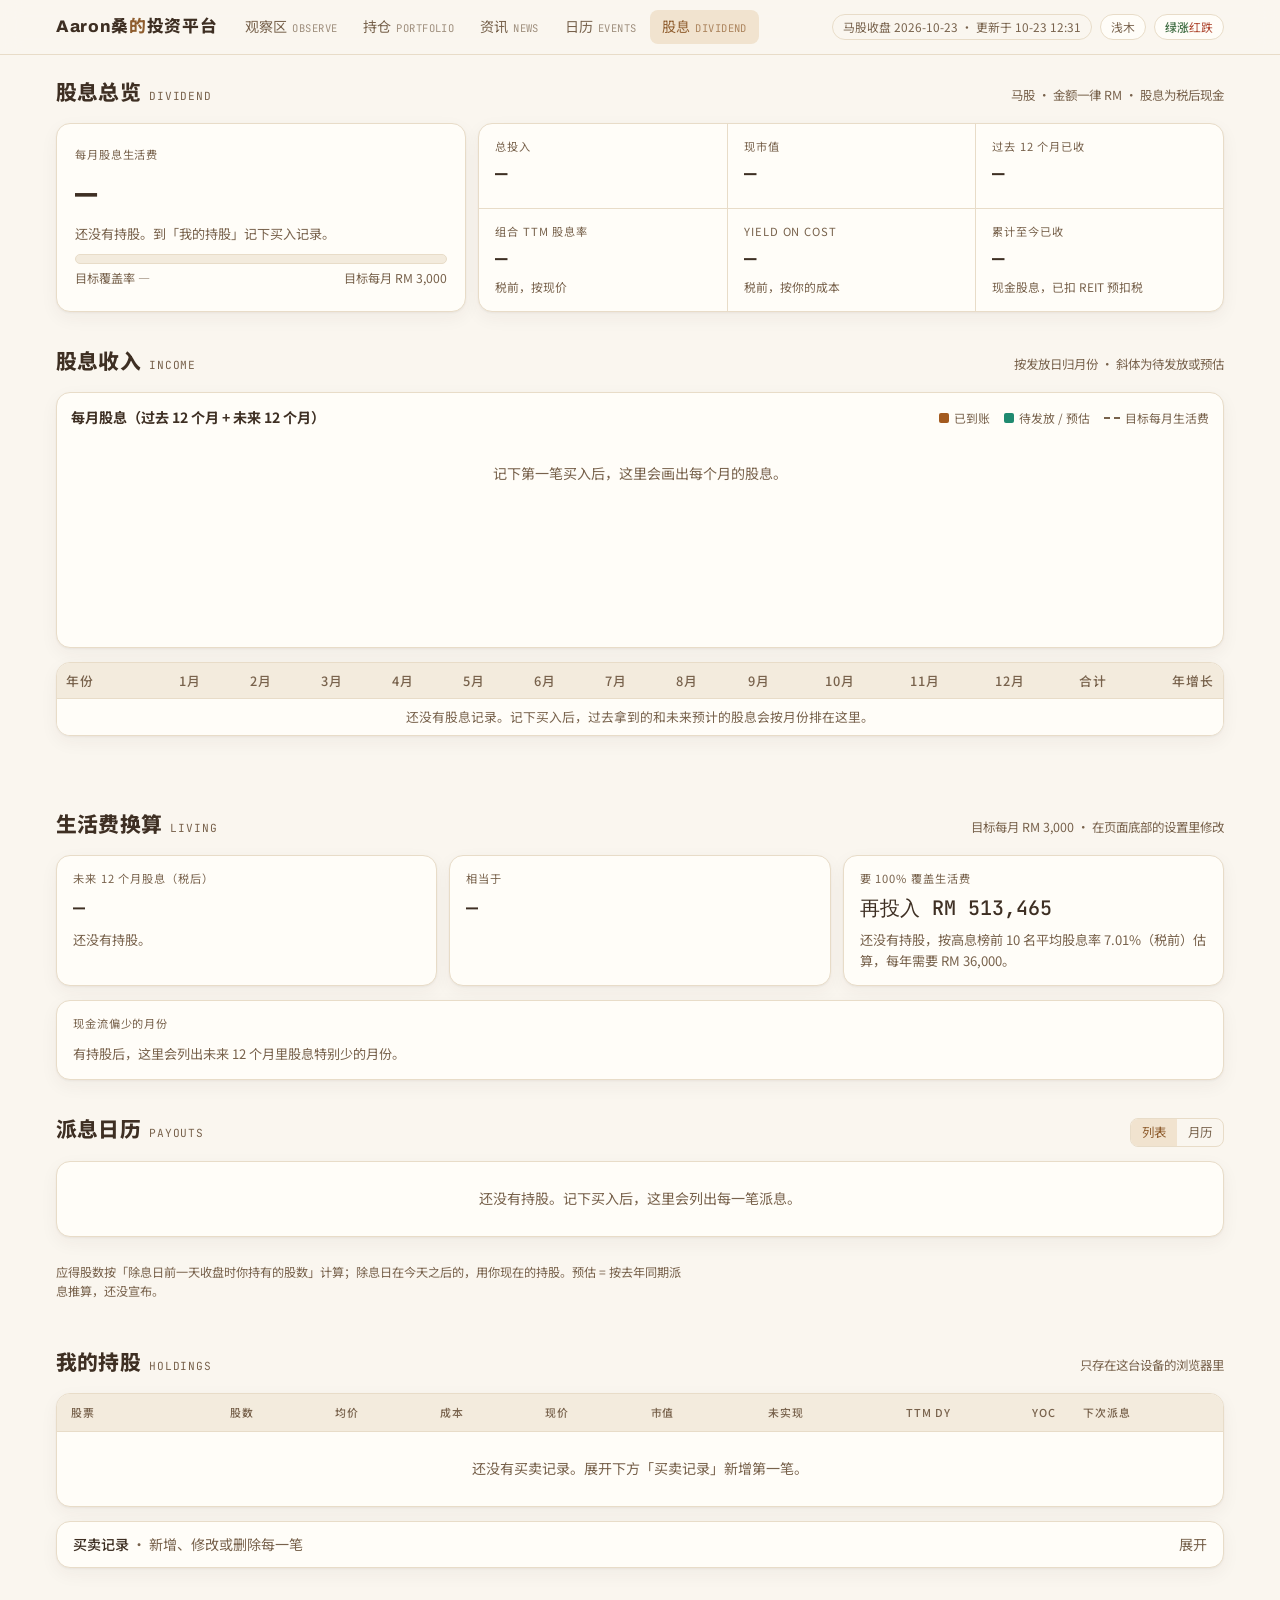
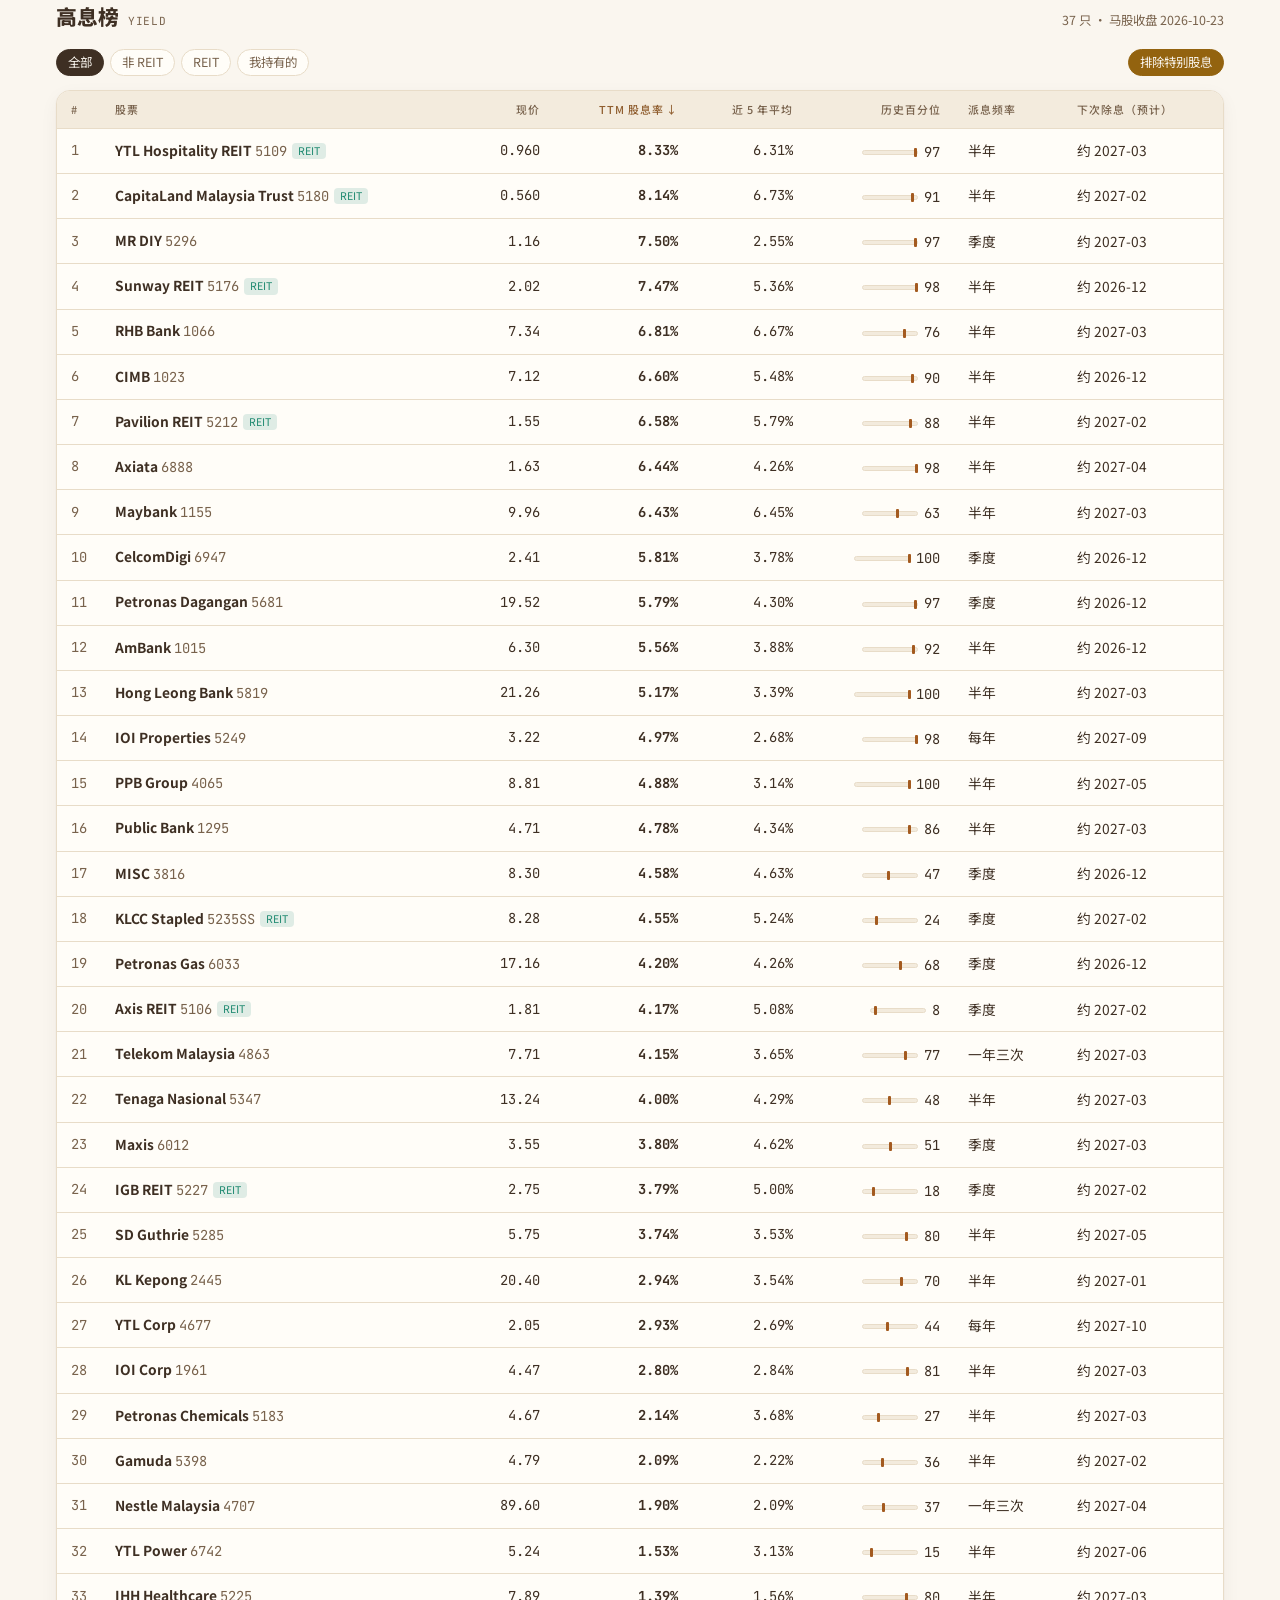
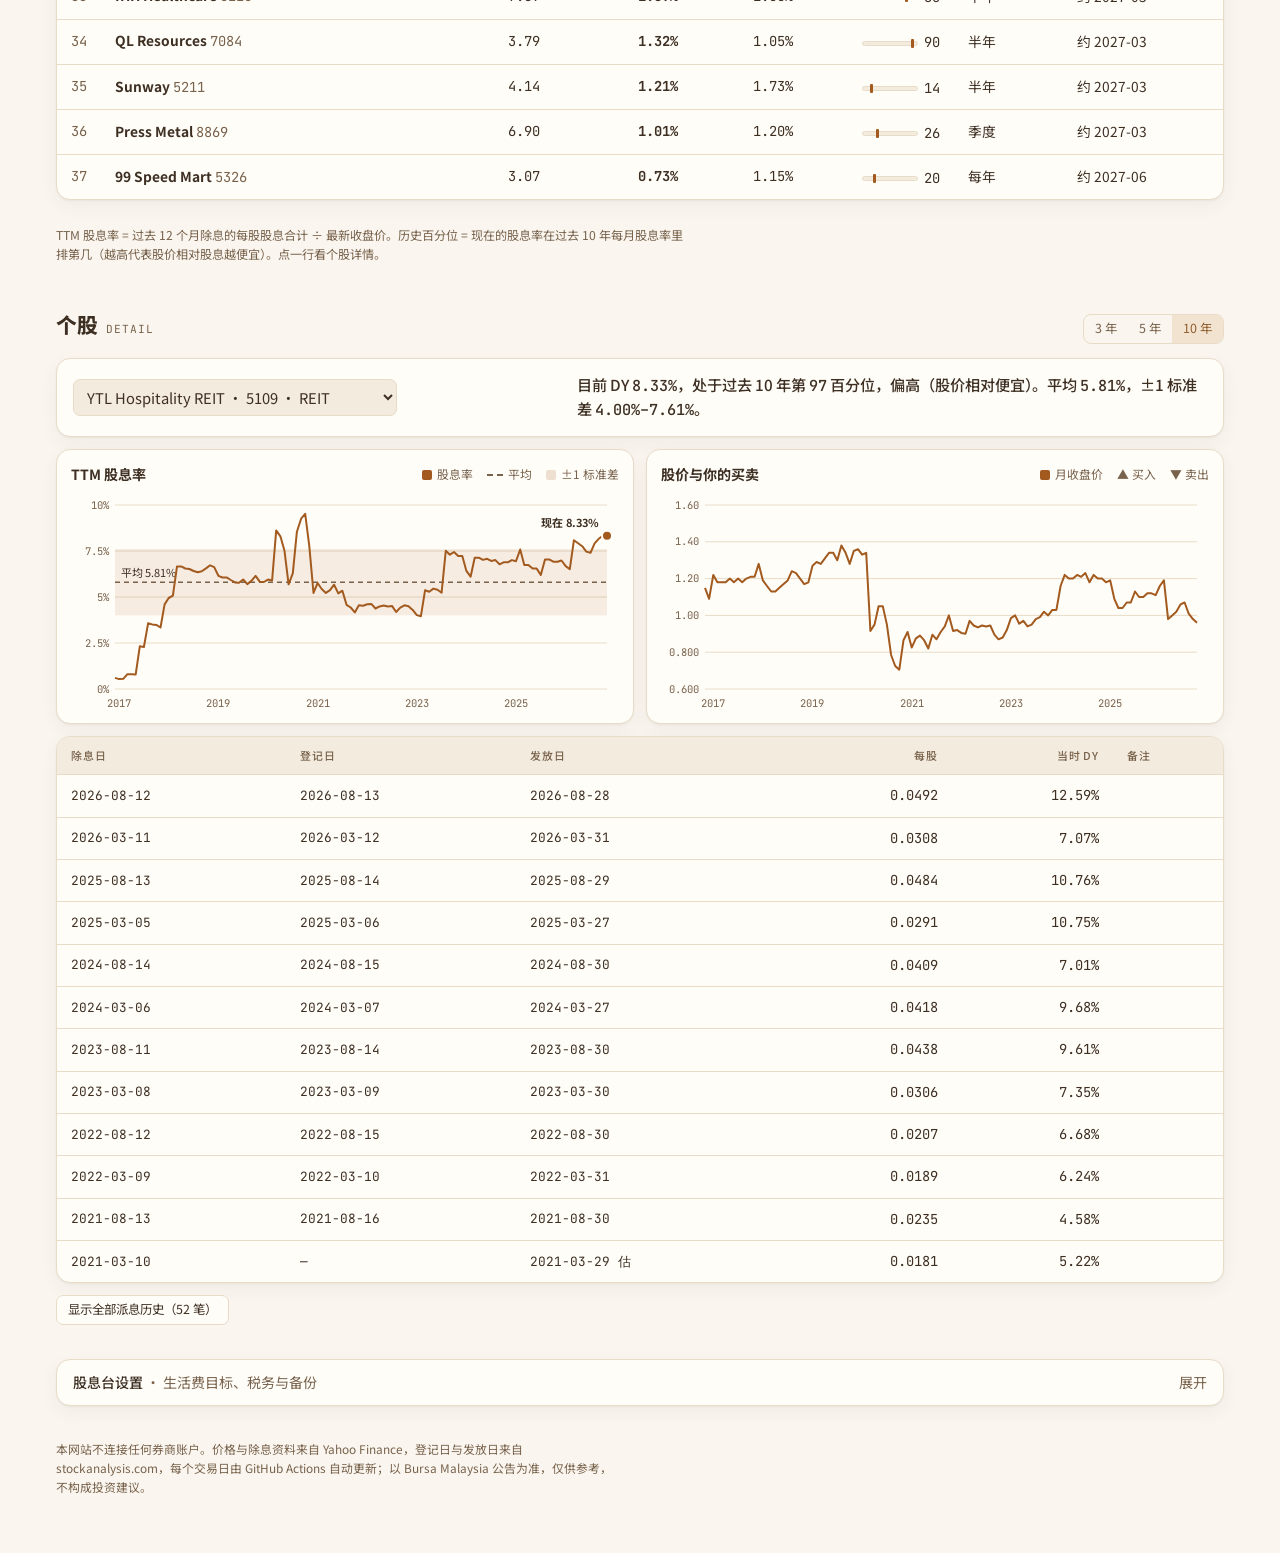
==== dividend.html @ 76271e04 "股息台分页 + 全站换成明亮木系配色 - 新增 dividend.html / dividend.js：股息总览、年×月收入表、生活费换算、派息日历、   我的持股与买卖记录、高息榜、个股 DY 历史" ====
<!doctype html>
<html lang="zh-Hans">
<head>
<meta charset="utf-8">
<meta name="viewport" content="width=device-width,initial-scale=1,viewport-fit=cover">
<meta name="robots" content="noindex,nofollow">
<meta name="theme-color" content="#FAF6EF">
<script>try{document.documentElement.dataset.theme=localStorage.getItem("aaronsan.theme")||"light"}catch(e){document.documentElement.dataset.theme="light"}</script>
<title>股息台 · Aaron桑的投资平台</title>
<link rel="icon" href="data:image/svg+xml,%3Csvg xmlns='http://www.w3.org/2000/svg' viewBox='0 0 32 32'%3E%3Crect width='32' height='32' rx='7' fill='%238F5D2E'/%3E%3Cpolyline points='5,22 12,15 17,19 27,8' fill='none' stroke='%23FAF6EF' stroke-width='3' stroke-linecap='round' stroke-linejoin='round'/%3E%3C/svg%3E">
<link rel="preconnect" href="https://fonts.googleapis.com">
<link rel="preconnect" href="https://fonts.gstatic.com" crossorigin>
<link rel="stylesheet" href="https://fonts.googleapis.com/css2?family=Archivo:wght@600;800&family=JetBrains+Mono:wght@400;500&family=Noto+Sans+SC:wght@400;500;700&display=swap">
<link rel="stylesheet" href="style.css">
</head>
<body>
<div class="top"><div class="top-in">
  <div class="brand">Aaron桑<span>的</span>投资平台</div>
  <nav aria-label="页面">
    <a href="index.html#observe">观察区<small>OBSERVE</small></a>
    <a href="index.html#holdings">持仓<small>PORTFOLIO</small></a>
    <a href="index.html#news">资讯<small>NEWS</small></a>
    <a href="index.html#calendar">日历<small>EVENTS</small></a>
    <a href="dividend.html" aria-current="page">股息<small>DIVIDEND</small></a>
  </nav>
  <div class="top-r">
    <span class="badge" id="asof">加载中…</span>
    <button class="toggle" id="theme" type="button" title="切换浅色 / 深色">浅木</button>
    <button class="toggle" id="conv" type="button" title="切换涨跌颜色"><b>绿涨</b><i>红跌</i></button>
  </div>
</div></div>

<div class="wrap">
  <section id="overview" aria-labelledby="ov-h">
    <div class="sh"><h2 id="ov-h">股息总览<small>Dividend</small></h2><span class="meta">马股 · 金额一律 RM · 股息为税后现金</span></div>
    <div class="hero">
      <div class="panel life">
        <span class="lbl">每月股息生活费</span>
        <span class="big" id="k-month">—</span>
        <span class="sub" id="k-month2">按现有持股推算未来 12 个月的税后股息 ÷ 12</span>
        <div class="cov"><div class="bar"><i id="k-covbar" style="width:0"></i></div>
          <div class="row"><span id="k-cov">目标覆盖率 —</span><span id="k-target">目标 —</span></div></div>
      </div>
      <div class="panel kpis">
        <div><span class="lbl">总投入</span><span class="v num" id="k-cost">—</span><span class="s" id="k-cost2"></span></div>
        <div><span class="lbl">现市值</span><span class="v num" id="k-mv">—</span><span class="s" id="k-mv2"></span></div>
        <div><span class="lbl">过去 12 个月已收</span><span class="v num" id="k-ttm">—</span><span class="s" id="k-ttm2"></span></div>
        <div><span class="lbl">组合 TTM 股息率</span><span class="v num" id="k-dy">—</span><span class="s">税前，按现价</span></div>
        <div><span class="lbl">Yield on Cost</span><span class="v num" id="k-yoc">—</span><span class="s">税前，按你的成本</span></div>
        <div><span class="lbl">累计至今已收</span><span class="v num" id="k-all">—</span><span class="s" id="k-all2"></span></div>
      </div>
    </div>
  </section>

  <section id="income" aria-labelledby="in-h">
    <div class="sh"><h2 id="in-h">股息收入<small>Income</small></h2><span class="meta">按发放日归月份 · 斜体为待发放或预估</span></div>
    <div class="panel chartbox">
      <div class="hh"><span class="ttl">每月股息（过去 12 个月 + 未来 12 个月）</span>
        <div class="lg"><span><i style="background:var(--c1)"></i>已到账</span><span><i style="background:var(--c2)"></i>待发放 / 预估</span><span><i class="dash"></i>目标每月生活费</span></div></div>
      <div class="ch" id="ch-month"></div>
    </div>
    <div class="panel tw"><table class="ytab"><thead id="yt-h"></thead><tbody id="yt-b"><tr><td colspan="15" class="empty">加载中…</td></tr></tbody></table></div>
    <p class="note" id="yt-note"></p>
  </section>

  <section id="living" aria-labelledby="li-h">
    <div class="sh"><h2 id="li-h">生活费换算<small>Living</small></h2><span class="meta" id="li-meta"></span></div>
    <div class="lifegrid">
      <div class="panel lc"><span class="lbl">未来 12 个月股息（税后）</span><span class="v" id="l-year">—</span><p id="l-year2"></p></div>
      <div class="panel lc"><span class="lbl">相当于</span><span class="v" id="l-month">—</span><p id="l-day"></p></div>
      <div class="panel lc"><span class="lbl">要 100% 覆盖生活费</span><span class="v" id="l-need">—</span><p id="l-need2"></p></div>
    </div>
    <div class="panel lc"><span class="lbl">现金流偏少的月份</span><div class="thin" id="l-thin"></div><p id="l-thin2"></p></div>
  </section>

  <section id="paycal" aria-labelledby="pc-h">
    <div class="sh"><h2 id="pc-h">派息日历<small>Payouts</small></h2>
      <div class="seg" id="pcv" role="group" aria-label="日历视图"><button type="button" data-v="list" aria-pressed="true">列表</button><button type="button" data-v="month" aria-pressed="false">月历</button></div></div>
    <div id="pc-box"></div>
    <p class="note">应得股数按「除息日前一天收盘时你持有的股数」计算；除息日在今天之后的，用你现在的持股。预估 = 按去年同期派息推算，还没宣布。</p>
  </section>

  <section id="mine" aria-labelledby="mi-h">
    <div class="sh"><h2 id="mi-h">我的持股<small>Holdings</small></h2><span class="meta">只存在这台设备的浏览器里</span></div>
    <div class="panel tw"><table class="rank" style="min-width:900px"><thead><tr><th>股票</th><th style="text-align:right">股数</th><th style="text-align:right">均价</th><th style="text-align:right">成本</th><th style="text-align:right">现价</th><th style="text-align:right">市值</th><th style="text-align:right">未实现</th><th style="text-align:right">TTM DY</th><th style="text-align:right">YoC</th><th>下次派息</th></tr></thead><tbody id="pos"></tbody></table></div>
    <details class="panel mgr" id="tmgr">
      <summary><span><b>买卖记录</b> · 新增、修改或删除每一笔</span><span id="t-count">展开</span></summary>
      <div class="mgr-in">
        <form class="hf" id="tf" autocomplete="off">
          <label>股票<select id="t-code" required></select></label>
          <label>日期<input id="t-date" type="date" required></label>
          <label>类型<select id="t-side"><option value="B">买入</option><option value="S">卖出</option><option value="DRP">DRP 以股代息</option></select></label>
          <label>价格（RM）<input id="t-px" type="number" step="any" min="0" required></label>
          <label>股数<input id="t-qty" type="number" step="1" min="1" required placeholder="1 lot = 100 股"></label>
          <label>手续费总额<input id="t-fee" type="number" step="any" min="0" placeholder="经纪+印花+清算"></label>
          <button class="btn pri" type="submit" id="t-save">保存</button>
          <div class="formmsg" id="t-msg">DRP：填收到的股数和发行价，那一笔股息会扣掉再投资的部分，不算现金。要追踪名单外的股票，在仓库的 dividend-tickers.json 加代码。</div>
        </form>
        <div class="tw"><table><thead><tr><th>日期</th><th>股票</th><th>类型</th><th style="text-align:right">股数</th><th style="text-align:right">价格</th><th style="text-align:right">手续费</th><th></th></tr></thead><tbody id="tlist"></tbody></table></div>
      </div>
    </details>
  </section>

  <section id="rank" aria-labelledby="rk-h">
    <div class="sh"><h2 id="rk-h">高息榜<small>Yield</small></h2><span class="meta" id="rk-meta"></span></div>
    <div class="nbar">
      <div class="chips" id="rk-f">
        <button type="button" class="chip" data-rf="all" aria-pressed="true">全部</button>
        <button type="button" class="chip" data-rf="stock" aria-pressed="false">非 REIT</button>
        <button type="button" class="chip" data-rf="reit" aria-pressed="false">REIT</button>
        <button type="button" class="chip" data-rf="mine" aria-pressed="false">我持有的</button>
      </div>
      <button type="button" class="chip key" id="rk-sp" aria-pressed="true">排除特别股息</button>
    </div>
    <div class="panel tw"><table class="rank" style="min-width:860px"><thead id="rk-h2"></thead><tbody id="rk-b"><tr><td colspan="8" class="empty">加载中…</td></tr></tbody></table></div>
    <p class="note">TTM 股息率 = 过去 12 个月除息的每股股息合计 ÷ 最新收盘价。历史百分位 = 现在的股息率在过去 10 年每月股息率里排第几（越高代表股价相对股息越便宜）。点一行看个股详情。</p>
  </section>

  <section id="stock" aria-labelledby="sk-h">
    <div class="sh"><h2 id="sk-h">个股<small>Detail</small></h2>
      <div class="seg" id="sk-r" role="group" aria-label="图表范围"><button type="button" data-y="3" aria-pressed="false">3 年</button><button type="button" data-y="5" aria-pressed="false">5 年</button><button type="button" data-y="10" aria-pressed="true">10 年</button></div></div>
    <div class="sd">
      <div class="panel sdh"><select id="sk-sel" aria-label="选择股票"></select><span class="verdict" id="sk-v"></span></div>
      <div class="duo">
        <div class="panel chartbox"><div class="hh"><span class="ttl">TTM 股息率</span><div class="lg"><span><i style="background:var(--c1)"></i>股息率</span><span><i class="dash"></i>平均</span><span><i style="background:color-mix(in srgb,var(--c1) 18%,transparent)"></i>±1 标准差</span></div></div><div class="ch" id="ch-dy"></div></div>
        <div class="panel chartbox"><div class="hh"><span class="ttl">股价与你的买卖</span><div class="lg"><span><i style="background:var(--c1)"></i>月收盘价</span><span>▲ 买入</span><span>▼ 卖出</span></div></div><div class="ch" id="ch-px"></div></div>
      </div>
      <div class="panel tw"><table><thead><tr><th>除息日</th><th>登记日</th><th>发放日</th><th style="text-align:right">每股</th><th style="text-align:right">当时 DY</th><th>备注</th></tr></thead><tbody id="sk-dv"></tbody></table></div>
      <button class="btn" type="button" id="sk-more" style="align-self:flex-start">显示全部派息历史</button>
    </div>
  </section>

  <section id="dsettings" aria-labelledby="ds-h">
    <details class="panel mgr" id="dset">
      <summary><span><b id="ds-h">股息台设置</b> · 生活费目标、税务与备份</span><span>展开</span></summary>
      <div class="mgr-in">
        <form class="dset" id="sf" autocomplete="off">
          <label>目标每月生活费（RM）<input id="s-target" type="number" step="any" min="0"></label>
          <label>REIT 派息预扣税（%）<input id="s-wht" type="number" step="any" min="0" max="100"></label>
          <label class="ck"><input id="s-tax" type="checkbox"> 计算个人股息税</label>
          <label>股息税起征额（RM / 年）<input id="s-taxth" type="number" step="any" min="0"></label>
          <label>股息税税率（%）<input id="s-taxr" type="number" step="any" min="0" max="100"></label>
          <button class="btn pri" type="submit">保存设置</button>
        </form>
        <p class="note">REIT 预扣税和股息税每年预算案都可能调整，这里的数字请按当年规定自行核对。股息税只算一般股票的单层股息，超过起征额的部分才扣，以年为单位计算，不分摊到每个月。</p>
        <div class="io">
          <h3 style="font-size:.92rem;margin:0">全站备份</h3>
          <p class="note" style="margin:0">导出内容包含美股持仓和股息台的买卖记录、设置。到新设备时在这里（或主页的网站设置）导入。</p>
          <textarea id="io-text" aria-label="备份 JSON"></textarea>
          <div class="b"><button class="btn" type="button" id="io-export">导出全部</button><button class="btn pri" type="button" id="io-import">导入（覆盖）</button></div>
          <span class="smsg" id="io-msg"></span>
        </div>
      </div>
    </details>
  </section>

  <footer id="foot">本网站不连接任何券商账户。价格与除息资料来自 Yahoo Finance，登记日与发放日来自 stockanalysis.com，每个交易日由 GitHub Actions 自动更新；以 Bursa Malaysia 公告为准，仅供参考，不构成投资建议。</footer>
</div>

<script src="common.js"></script>
<script src="dividend.js"></script>
</body>
</html>
---- style.css ----
/* Layout: dark market desk — sticky nav, 观察区 (index tiles + holdings heatmap + brief), 持仓 quick-look cards + manager, 资讯 feed, 日历 table */
/* 明亮木系：浅橡木 / 米白 / 胡桃棕；深色模式为胡桃木 */
:root{
  --bg:#FAF6EF; --panel:#FFFDF8; --panel2:#F3EBDD; --line:#E8DCC8; --ink:#3E2F23; --muted:#78624C;
  --accent:#8F5D2E; --accent-soft:#F1E3CF; --maple:#D9B98C; --green:#477249; --red:#B04A33; --amber:#93630F; --amber-soft:#F6E9CF; --c1:#A35A1F; --c2:#1F8A70;
  --shadow:0 1px 2px rgba(62,47,35,.05),0 6px 18px rgba(62,47,35,.05);
  --gain:var(--green); --loss:var(--red);
  --f-display:"Archivo","Noto Sans SC",system-ui,sans-serif;
  --f-body:"Noto Sans SC","PingFang SC","Microsoft YaHei",system-ui,sans-serif;
  --f-mono:"JetBrains Mono",ui-monospace,Menlo,monospace;
  --r:14px;
  color-scheme:light;
}
@media (prefers-color-scheme: dark){:root:not([data-theme="light"]){
  --bg:#2B221B; --panel:#362B22; --panel2:#41352A; --line:#4E4033; --ink:#F3EADF; --muted:#BBA893;
  --accent:#DDAE74; --accent-soft:#4A3A29; --maple:#A9845A; --green:#93C08F; --red:#E8917A; --amber:#E2B65C; --amber-soft:#4A3B22; --c1:#C8742A; --c2:#3FA88C;
  --shadow:0 1px 2px rgba(0,0,0,.25); color-scheme:dark}}
:root[data-theme="dark"]{
  --bg:#2B221B; --panel:#362B22; --panel2:#41352A; --line:#4E4033; --ink:#F3EADF; --muted:#BBA893;
  --accent:#DDAE74; --accent-soft:#4A3A29; --maple:#A9845A; --green:#93C08F; --red:#E8917A; --amber:#E2B65C; --amber-soft:#4A3B22; --c1:#C8742A; --c2:#3FA88C;
  --shadow:0 1px 2px rgba(0,0,0,.25); color-scheme:dark}
:root[data-conv="red"]{--gain:var(--red); --loss:var(--green)}
*{box-sizing:border-box}
html{scroll-behavior:smooth;scroll-padding-top:72px}
@media (prefers-reduced-motion:reduce){html{scroll-behavior:auto}}
body{background:var(--bg);color:var(--ink);font-family:var(--f-body);font-size:14px;line-height:1.55;margin:0}
.num{font-family:var(--f-mono);font-variant-numeric:tabular-nums}
.g{color:var(--gain)} .l{color:var(--loss)} .z{color:var(--muted)}
h1,h2,h3{margin:0;text-wrap:balance}
button,input,select{font:inherit;color:inherit}
button{cursor:pointer}
:focus-visible{outline:2px solid var(--accent);outline-offset:2px}

/* top bar */
.top{position:sticky;top:env(safe-area-inset-top,0px);z-index:5;background:color-mix(in srgb,var(--bg) 88%,transparent);backdrop-filter:blur(10px);border-bottom:1px solid var(--line)}
.top-in{max-width:1200px;margin:0 auto;padding-inline:16px;padding-block:10px;display:flex;align-items:center;gap:16px;flex-wrap:wrap}
.brand{font-family:var(--f-display);font-weight:800;letter-spacing:.04em;font-size:1.05rem;white-space:nowrap}
.brand span{color:var(--accent)}
nav{display:flex;gap:2px;flex-wrap:wrap}
nav a{color:var(--muted);text-decoration:none;padding:6px 12px;border-radius:8px;font-size:.88rem}
nav a:hover{color:var(--ink);background:var(--panel2)}
nav a[aria-current="page"]{color:var(--accent);background:var(--accent-soft)}
nav a small{font-family:var(--f-mono);font-size:.66rem;margin-left:5px;opacity:.7;letter-spacing:.04em}
.top-r{margin-left:auto;display:flex;align-items:center;gap:8px;flex-wrap:wrap}
.badge{font-size:.74rem;color:var(--muted);border:1px solid var(--line);border-radius:999px;padding:3px 10px;white-space:nowrap}
.toggle{border:1px solid var(--line);background:var(--panel);border-radius:999px;padding:3px 10px;font-size:.74rem;color:var(--muted)}
.toggle b{color:var(--gain);font-weight:500}.toggle i{font-style:normal;color:var(--loss)}

.wrap{max-width:1200px;margin:0 auto;padding-inline:16px;padding-block:22px 56px;display:flex;flex-direction:column;gap:34px}
section{display:flex;flex-direction:column;gap:14px}
.sh{display:flex;align-items:baseline;justify-content:space-between;gap:10px;flex-wrap:wrap}
.sh h2{font-family:var(--f-display);font-size:1.3rem;font-weight:800;letter-spacing:.01em}
.sh h2 small{font-family:var(--f-mono);font-size:.7rem;color:var(--muted);font-weight:400;letter-spacing:.08em;margin-left:8px;text-transform:uppercase}
.sh .meta{font-size:.78rem;color:var(--muted)}
.panel{background:var(--panel);border:1px solid var(--line);border-radius:var(--r);box-shadow:var(--shadow)}
.lbl{font-size:.7rem;letter-spacing:.08em;color:var(--muted);text-transform:uppercase}
.empty{padding:26px 16px;color:var(--muted);text-align:center;font-size:.88rem}
.seg{display:inline-flex;border:1px solid var(--line);border-radius:8px;overflow:hidden}
.seg button{border:0;background:transparent;padding:4px 11px;font-size:.78rem;color:var(--muted)}
.seg button[aria-pressed="true"]{background:var(--accent-soft);color:var(--accent)}

/* index tiles */
.tiles{display:grid;grid-template-columns:repeat(4,minmax(0,1fr));gap:10px}
@media (max-width:860px){.tiles{grid-template-columns:repeat(2,minmax(0,1fr))}}
.tile{padding:12px 14px 10px;display:flex;flex-direction:column;gap:4px;min-width:0}
.tile .r1{display:flex;justify-content:space-between;align-items:baseline;gap:6px}
.tile .sym{font-family:var(--f-mono);font-weight:500}
.tile .nm{font-size:.74rem;color:var(--muted)}
.tile .px{font-size:1.35rem;font-weight:500}
.tile .chg{font-size:.82rem}
.tile .perf{display:flex;gap:12px;font-size:.72rem;color:var(--muted)}
.tile .perf span b{font-weight:500;margin-left:4px}
.spark{width:100%;height:36px;display:block}

/* observe grid */
.obs{display:grid;grid-template-columns:minmax(0,1.5fr) minmax(0,1fr);gap:12px}
@media (max-width:860px){.obs{grid-template-columns:1fr}}
.heat{padding:14px;display:flex;flex-direction:column;gap:10px}
.heat .hh{display:flex;justify-content:space-between;align-items:center;gap:8px;flex-wrap:wrap}
.tm{position:relative;width:100%;height:260px;border-radius:8px;overflow:hidden;background:var(--panel2)}
.cell{position:absolute;border:2px solid var(--panel);border-radius:6px;padding:10px;display:flex;flex-direction:column;justify-content:space-between;overflow:hidden}
.cell b{font-family:var(--f-mono);font-size:1rem;font-weight:500;color:var(--ink)}
.cell .cp{font-family:var(--f-mono);font-size:1.15rem;color:var(--ink)}
.cell small{font-size:.72rem;color:var(--ink);opacity:.75}
.legend{display:flex;align-items:center;gap:8px;font-size:.7rem;color:var(--muted)}
.legend i{flex:1;height:6px;border-radius:3px;max-width:180px;background:linear-gradient(90deg,var(--loss),var(--panel2),var(--gain))}
.brief{padding:16px;display:flex;flex-direction:column;gap:12px}
.brief p{margin:0;font-size:.9rem;max-width:65ch}
.hl{display:flex;flex-direction:column;gap:8px;margin:0;padding:0;list-style:none}
.hl li{display:grid;grid-template-columns:auto 1fr;gap:10px;font-size:.84rem;align-items:baseline}
.hl li .t{font-family:var(--f-mono);font-size:.78rem;padding:1px 7px;border-radius:5px;background:var(--panel2)}

/* holdings */
.sum{display:grid;grid-template-columns:repeat(4,minmax(0,1fr))}
.sum > div{padding:14px 16px;display:flex;flex-direction:column;gap:3px;min-width:0}
.sum > div + div{border-left:1px solid var(--line)}
.sum .v{font-size:1.4rem;font-weight:500}
.sum .s{font-size:.75rem;color:var(--muted)}
@media (max-width:760px){.sum{grid-template-columns:1fr 1fr}.sum > div:nth-child(3){border-left:0}.sum > div:nth-child(n+3){border-top:1px solid var(--line)}}
.cards{display:grid;grid-template-columns:repeat(auto-fill,minmax(min(100%,280px),1fr));gap:12px}
.qc{padding:14px;display:flex;flex-direction:column;gap:10px;min-width:0}
.qc .r1{display:flex;justify-content:space-between;align-items:flex-start;gap:8px}
.qc .tk b{font-family:var(--f-mono);font-size:1.05rem;font-weight:500;display:block}
.qc .tk span{font-size:.76rem;color:var(--muted)}
.qc .px{text-align:right}
.qc .px b{font-family:var(--f-mono);font-size:1.15rem;font-weight:500;display:block}
.qc .px span{font-size:.78rem}
.kv{display:grid;grid-template-columns:repeat(3,minmax(0,1fr));border-top:1px solid var(--line);border-bottom:1px solid var(--line)}
.kv > div{padding:7px 0;display:flex;flex-direction:column;gap:1px}
.kv > div + div{border-left:1px solid var(--line);padding-left:10px}
.kv .lbl{font-size:.64rem}
.kv .num{font-size:.86rem}
.row2{display:flex;justify-content:space-between;gap:8px;font-size:.78rem;color:var(--muted);flex-wrap:wrap}
.range{display:flex;flex-direction:column;gap:4px;font-size:.7rem;color:var(--muted)}
.range .bar{position:relative;height:4px;border-radius:2px;background:var(--panel2)}
.range .bar i{position:absolute;top:-3px;width:2px;height:10px;background:var(--ink);border-radius:1px}
.range .ends{display:flex;justify-content:space-between}
.optcard{border-style:dashed}
.warn{color:var(--amber)}
.chipk{display:inline-block;font-size:.66rem;padding:1px 6px;border-radius:4px;background:var(--accent-soft);color:var(--accent);margin-left:6px;vertical-align:2px;font-family:var(--f-body)}

/* manager */
details.mgr{padding:0}
details.mgr summary{padding:12px 16px;cursor:pointer;font-size:.88rem;color:var(--muted);list-style:none;display:flex;justify-content:space-between;gap:8px}
details.mgr summary::-webkit-details-marker{display:none}
details.mgr summary b{color:var(--ink);font-weight:500}
.mgr-in{padding:0 16px 16px;display:flex;flex-direction:column;gap:14px;border-top:1px solid var(--line);padding-top:14px}
.hlist{display:flex;flex-direction:column;gap:6px}
.hrow{display:flex;align-items:center;gap:10px;flex-wrap:wrap;font-size:.84rem;padding:8px 10px;border-radius:8px;background:var(--panel2)}
.hrow .grow{flex:1;min-width:0}
.btn{border:1px solid var(--line);background:var(--panel);border-radius:7px;padding:4px 11px;font-size:.78rem;color:var(--ink)}
.btn:hover{border-color:var(--accent);color:var(--accent)}
.btn.pri{background:var(--accent);border-color:var(--accent);color:var(--bg);font-weight:500}
.btn.pri:hover{color:var(--bg);filter:brightness(1.08)}
.btn.danger{color:var(--red);border-color:color-mix(in srgb,var(--red) 50%,var(--line))}
form.hf{display:grid;grid-template-columns:repeat(auto-fill,minmax(130px,1fr));gap:10px;align-items:end}
form.hf label{display:flex;flex-direction:column;gap:4px;font-size:.72rem;color:var(--muted)}
form.hf input,form.hf select{background:var(--panel2);border:1px solid var(--line);border-radius:7px;padding:6px 9px;font-size:.86rem;min-width:0}
.formmsg{font-size:.78rem;color:var(--muted);grid-column:1/-1}

/* news */
.nbar{display:flex;flex-wrap:wrap;gap:10px;align-items:center;justify-content:space-between}
.chips{display:flex;flex-wrap:wrap;gap:6px;align-items:center}
.chip{border:1px solid var(--line);background:var(--panel);color:var(--muted);border-radius:999px;padding:3px 11px;font-size:.78rem}
.chip[aria-pressed="true"]{background:var(--ink);color:var(--bg);border-color:var(--ink)}
.chip.key[aria-pressed="true"]{background:var(--amber);border-color:var(--amber);color:var(--bg)}
.ngrid{display:grid;grid-template-columns:repeat(auto-fit,minmax(min(100%,360px),1fr));gap:12px;align-items:start}
.nc{min-width:0;display:flex;flex-direction:column}
.nc .nh{padding:14px 16px 12px;display:flex;flex-direction:column;gap:8px;border-bottom:1px solid var(--line)}
.nc .nh .r{display:flex;justify-content:space-between;align-items:baseline;gap:8px}
.nc .nh h3{font-family:var(--f-mono);font-size:1.02rem;font-weight:500}
.nc .nh h3 span{font-family:var(--f-body);font-size:.8rem;color:var(--muted);margin-left:6px;font-weight:400}
.watch{font-size:.8rem;background:var(--amber-soft);border-radius:7px;padding:8px 10px;line-height:1.5}
.watch b{color:var(--amber);margin-right:4px;font-weight:700}
.items{list-style:none;margin:0;padding:0}
.items li{padding:12px 16px 12px 20px;border-bottom:1px solid var(--line);position:relative;display:flex;flex-direction:column;gap:4px}
.items li:last-child{border-bottom:0}
.items li::before{content:"";position:absolute;left:0;top:13px;bottom:13px;width:3px;border-radius:0 2px 2px 0;background:var(--line)}
.items li.s-pos::before{background:var(--gain)}
.items li.s-neg::before{background:var(--loss)}
.items li.s-watch::before{background:var(--amber)}
.items li.key{background:color-mix(in srgb,var(--amber-soft) 55%,transparent)}
.ir{display:flex;gap:8px;align-items:center;flex-wrap:wrap;font-size:.72rem;color:var(--muted)}
.kt{padding:1px 7px;border-radius:5px;background:var(--panel2);color:var(--ink)}
.star{color:var(--amber);font-weight:700}
.symt{font-family:var(--f-mono);color:var(--accent)}
.items h4{margin:0;font-size:.92rem;font-weight:700;line-height:1.45}
.items p{margin:0;font-size:.84rem;color:var(--muted);max-width:68ch}
.items a{font-size:.74rem;color:var(--accent);text-decoration:none;width:fit-content}
.items a:hover{text-decoration:underline}
.nf{padding:8px 16px;font-size:.7rem;color:var(--muted);border-top:1px solid var(--line);background:var(--panel2);border-radius:0 0 var(--r) var(--r)}
.tl{padding:0}

/* calendar */
.cal{overflow-x:auto}
table{width:100%;border-collapse:collapse;min-width:560px}
th,td{padding:10px 14px;text-align:left;border-bottom:1px solid var(--line);font-size:.86rem}
th{font-size:.68rem;letter-spacing:.08em;color:var(--muted);font-weight:500;text-transform:uppercase;background:var(--panel2)}
tr:last-child td{border-bottom:0}
tr.past td{color:var(--muted)}
.dd{font-family:var(--f-mono);font-size:.8rem;white-space:nowrap}
.pill{display:inline-block;font-size:.7rem;padding:1px 8px;border-radius:999px;background:var(--panel2);color:var(--muted);white-space:nowrap}
.pill.soon{background:var(--amber-soft);color:var(--amber)}
footer{font-size:.74rem;color:var(--muted);max-width:80ch;line-height:1.6}

.badge.on{color:var(--gain);border-color:color-mix(in srgb,var(--gain) 45%,var(--line))}
.badge.bad{color:var(--red);border-color:color-mix(in srgb,var(--red) 45%,var(--line))}
.dotlive{display:inline-block;width:7px;height:7px;border-radius:50%;background:var(--gain);vertical-align:1px;animation:pulse 2s infinite}
@keyframes pulse{50%{opacity:.25}}
@media (prefers-reduced-motion:reduce){.dotlive{animation:none}}
.setgrid{display:grid;grid-template-columns:repeat(auto-fit,minmax(min(100%,320px),1fr));gap:18px}
.setgrid h3{font-size:.92rem;font-weight:700;margin:0 0 6px}
.setgrid p{margin:0 0 10px;font-size:.82rem;color:var(--muted);max-width:60ch}
.setgrid a{color:var(--accent)}
.kform{display:flex;gap:8px;flex-wrap:wrap}
.kform input,.io textarea{background:var(--panel2);border:1px solid var(--line);border-radius:7px;padding:6px 9px;font-size:.86rem;min-width:0}
.kform input{flex:1 1 200px}
.io{display:flex;flex-direction:column;gap:8px}
.io textarea{width:100%;min-height:90px;font-family:var(--f-mono);font-size:.76rem;resize:vertical}
.io .b{display:flex;gap:8px;flex-wrap:wrap}
.smsg{font-size:.78rem;color:var(--muted)}

/* ===== 股息台 ===== */
.hero{display:grid;grid-template-columns:minmax(0,1.1fr) minmax(0,2fr);gap:12px}
@media (max-width:860px){.hero{grid-template-columns:1fr}}
.life{padding:18px;display:flex;flex-direction:column;gap:10px;justify-content:center}
.life .big{font-family:var(--f-mono);font-size:2.3rem;font-weight:500;line-height:1.1;letter-spacing:-.01em}
.life .big small{font-size:.9rem;color:var(--muted);font-family:var(--f-body);margin-left:4px}
.life .sub{font-size:.82rem;color:var(--muted)}
.cov{display:flex;flex-direction:column;gap:5px}
.cov .bar{height:10px;border-radius:5px;background:var(--panel2);overflow:hidden;border:1px solid var(--line)}
.cov .bar i{display:block;height:100%;background:var(--c1);border-radius:5px}
.cov .row{display:flex;justify-content:space-between;font-size:.76rem;color:var(--muted);gap:8px}
.kpis{display:grid;grid-template-columns:repeat(3,minmax(0,1fr))}
.kpis > div{padding:14px 16px;display:flex;flex-direction:column;gap:3px;min-width:0;border-left:1px solid var(--line);border-top:1px solid var(--line)}
.kpis > div:nth-child(3n+1){border-left:0}
.kpis > div:nth-child(-n+3){border-top:0}
.kpis .v{font-size:1.3rem;font-weight:500;white-space:nowrap}
.kpis .s{font-size:.74rem;color:var(--muted)}
@media (max-width:560px){.kpis{grid-template-columns:1fr 1fr}.kpis > div,.kpis > div:nth-child(n){border-left:1px solid var(--line);border-top:1px solid var(--line)}.kpis > div:nth-child(odd){border-left:0}.kpis > div:nth-child(-n+2){border-top:0}.kpis .v{font-size:1.05rem}.life .big{font-size:1.9rem}}

.chartbox{padding:14px 14px 10px;display:flex;flex-direction:column;gap:8px;min-width:0}
.chartbox .hh{display:flex;justify-content:space-between;align-items:center;gap:8px;flex-wrap:wrap}
.chartbox .ttl{font-size:.88rem;font-weight:700}
.ch{position:relative;width:100%;min-height:200px}
.ch svg{display:block;width:100%;overflow:visible}
.ch .ax{font-family:var(--f-mono);font-size:10.5px;fill:var(--muted)}
.ch .lab{font-family:var(--f-body);font-size:11px;fill:var(--ink)}
.ch .grid{stroke:var(--line);stroke-width:1}
.tip{position:absolute;pointer-events:none;z-index:3;background:var(--panel);border:1px solid var(--line);box-shadow:var(--shadow);border-radius:8px;padding:7px 10px;font-size:.76rem;line-height:1.45;white-space:nowrap;opacity:0;transition:opacity .08s}
.tip b{font-family:var(--f-mono);font-weight:500}
.tip .k{display:inline-block;width:9px;height:9px;border-radius:2px;margin-right:5px;vertical-align:-1px}
.lg{display:flex;gap:14px;flex-wrap:wrap;font-size:.74rem;color:var(--muted);align-items:center}
.lg span{display:inline-flex;align-items:center;gap:5px}
.lg i{display:inline-block;width:10px;height:10px;border-radius:2px}
.lg i.dash{width:16px;height:0;border-top:2px dashed var(--muted);border-radius:0}

.tw{overflow-x:auto}
.ytab{min-width:860px}
.ytab th,.ytab td{padding:8px 9px;text-align:right;font-size:.8rem;white-space:nowrap}
.ytab th:first-child,.ytab td:first-child{text-align:left;position:sticky;left:0;background:var(--panel);z-index:1}
.ytab th:first-child{background:var(--panel2)}
.ytab td.e{color:var(--muted)}
.ytab td.p{color:var(--c2);font-style:italic}
.ytab td.tot{font-weight:700}
.ytab tr.cur td:first-child{color:var(--accent);font-weight:700}
.note{font-size:.76rem;color:var(--muted);max-width:90ch}

.lifegrid{display:grid;grid-template-columns:repeat(3,minmax(0,1fr));gap:12px}
@media (max-width:760px){.lifegrid{grid-template-columns:1fr}}
.lc{padding:14px 16px;display:flex;flex-direction:column;gap:6px}
.lc .v{font-family:var(--f-mono);font-size:1.25rem;font-weight:500}
.lc p{margin:0;font-size:.82rem;color:var(--muted)}
.thin{display:flex;flex-wrap:wrap;gap:6px}
.thin span{font-size:.74rem;padding:2px 9px;border-radius:999px;background:var(--amber-soft);color:var(--amber)}

.st{display:inline-block;font-size:.7rem;padding:1px 8px;border-radius:999px;white-space:nowrap;background:var(--panel2);color:var(--muted)}
.st.paid{background:var(--accent-soft);color:var(--accent)}
.st.pend{background:var(--amber-soft);color:var(--amber)}
.st.decl{background:var(--amber-soft);color:var(--amber)}
.st.proj{background:transparent;border:1px dashed var(--line);color:var(--muted)}
tr.proj td{color:var(--muted)}
.mcal{display:grid;grid-template-columns:repeat(auto-fill,minmax(min(100%,210px),1fr));gap:10px}
.mc{padding:12px 14px;display:flex;flex-direction:column;gap:6px;min-width:0}
.mc .h{display:flex;justify-content:space-between;align-items:baseline;gap:6px}
.mc .h b{font-size:.92rem}
.mc .h span{font-family:var(--f-mono);font-size:.9rem}
.mc ul{list-style:none;margin:0;padding:0;display:flex;flex-direction:column;gap:3px}
.mc li{display:flex;justify-content:space-between;gap:6px;font-size:.76rem;color:var(--muted)}
.mc li.proj{font-style:italic}
.mc.none{opacity:.65}

.rank tbody tr{cursor:pointer}
.rank tbody tr:hover td{background:var(--panel2)}
.rank th button{all:unset;cursor:pointer}
.rank th button[aria-sort]{color:var(--accent)}
.rank td,.rank th{white-space:nowrap}
.pbar{display:inline-flex;align-items:center;gap:6px}
.pbar i{position:relative;display:inline-block;width:56px;height:5px;border-radius:3px;background:var(--panel2);border:1px solid var(--line)}
.pbar i b{position:absolute;top:-3px;width:3px;height:9px;border-radius:1px;background:var(--c1)}
.tag{display:inline-block;font-size:.66rem;padding:0 6px;border-radius:4px;background:var(--accent-soft);color:var(--accent);margin-left:5px;vertical-align:1px}
.tag.reit{background:color-mix(in srgb,var(--c2) 14%,transparent);color:var(--c2)}
.tag.sp{background:var(--amber-soft);color:var(--amber)}

.sd{display:flex;flex-direction:column;gap:12px}
.sdh{padding:14px 16px;display:flex;justify-content:space-between;align-items:center;gap:12px;flex-wrap:wrap}
.sdh select{background:var(--panel2);border:1px solid var(--line);border-radius:7px;padding:6px 9px;font-size:.92rem}
.verdict{font-size:.95rem;font-weight:500;max-width:70ch}
.verdict .num{font-weight:500}
.duo{display:grid;grid-template-columns:repeat(2,minmax(0,1fr));gap:12px}
@media (max-width:860px){.duo{grid-template-columns:1fr}}
.dset{display:grid;grid-template-columns:repeat(auto-fill,minmax(160px,1fr));gap:12px;align-items:end}
.dset label{display:flex;flex-direction:column;gap:4px;font-size:.72rem;color:var(--muted)}
.dset input{background:var(--panel2);border:1px solid var(--line);border-radius:7px;padding:6px 9px;font-size:.86rem;min-width:0}
.dset .ck{flex-direction:row;align-items:center;gap:8px;font-size:.82rem;color:var(--ink)}
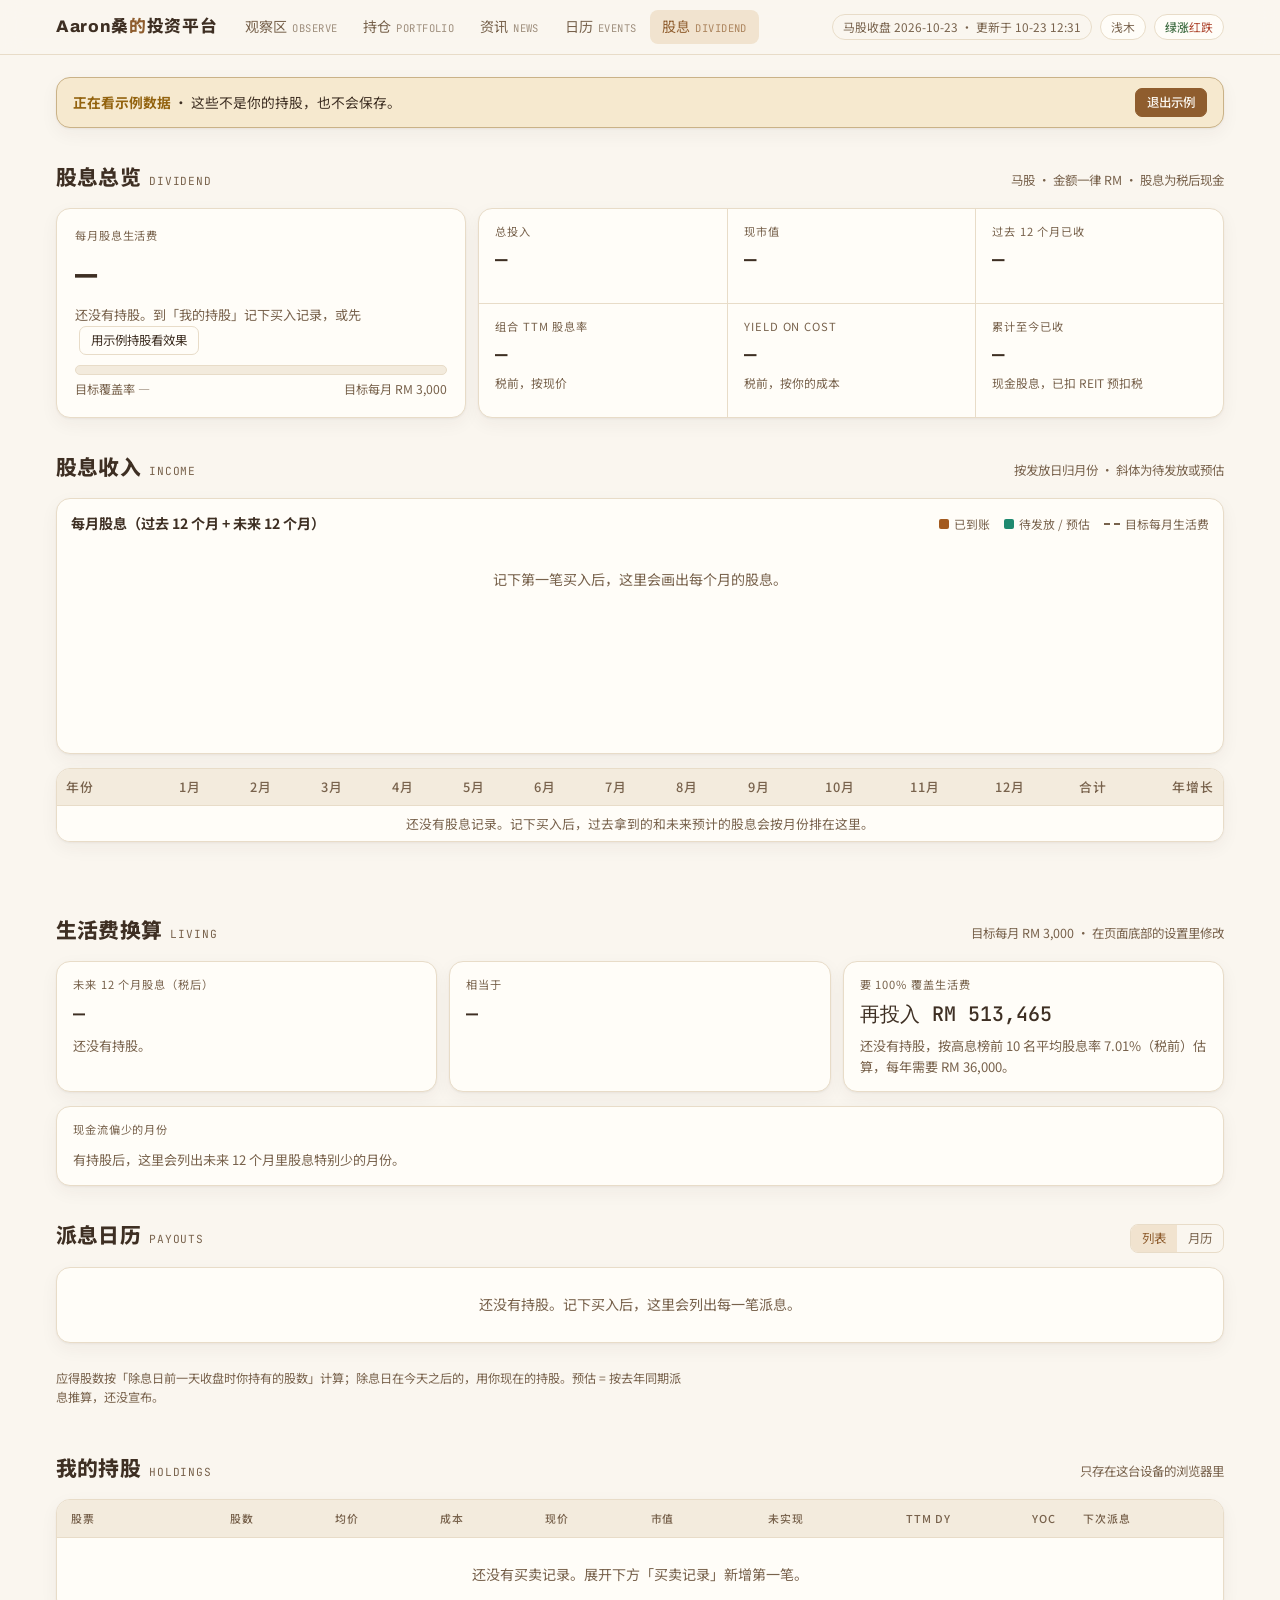
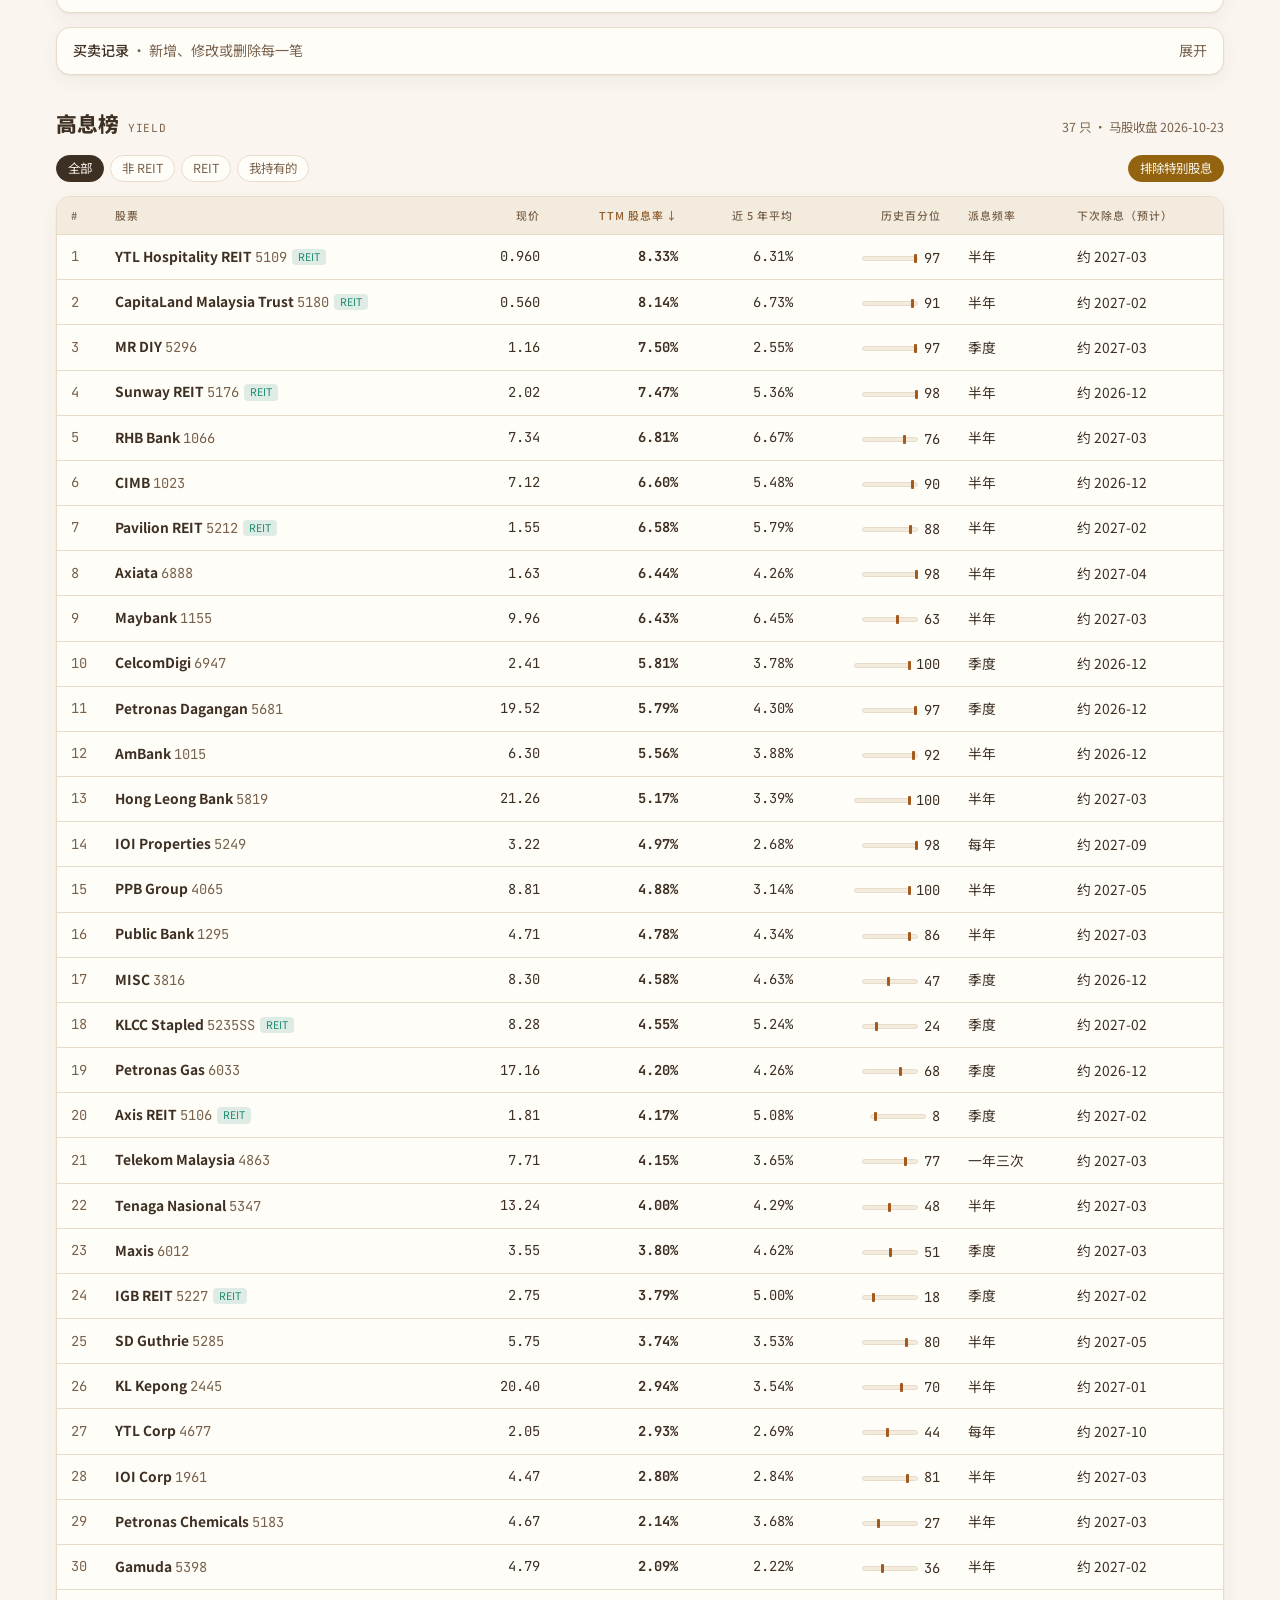
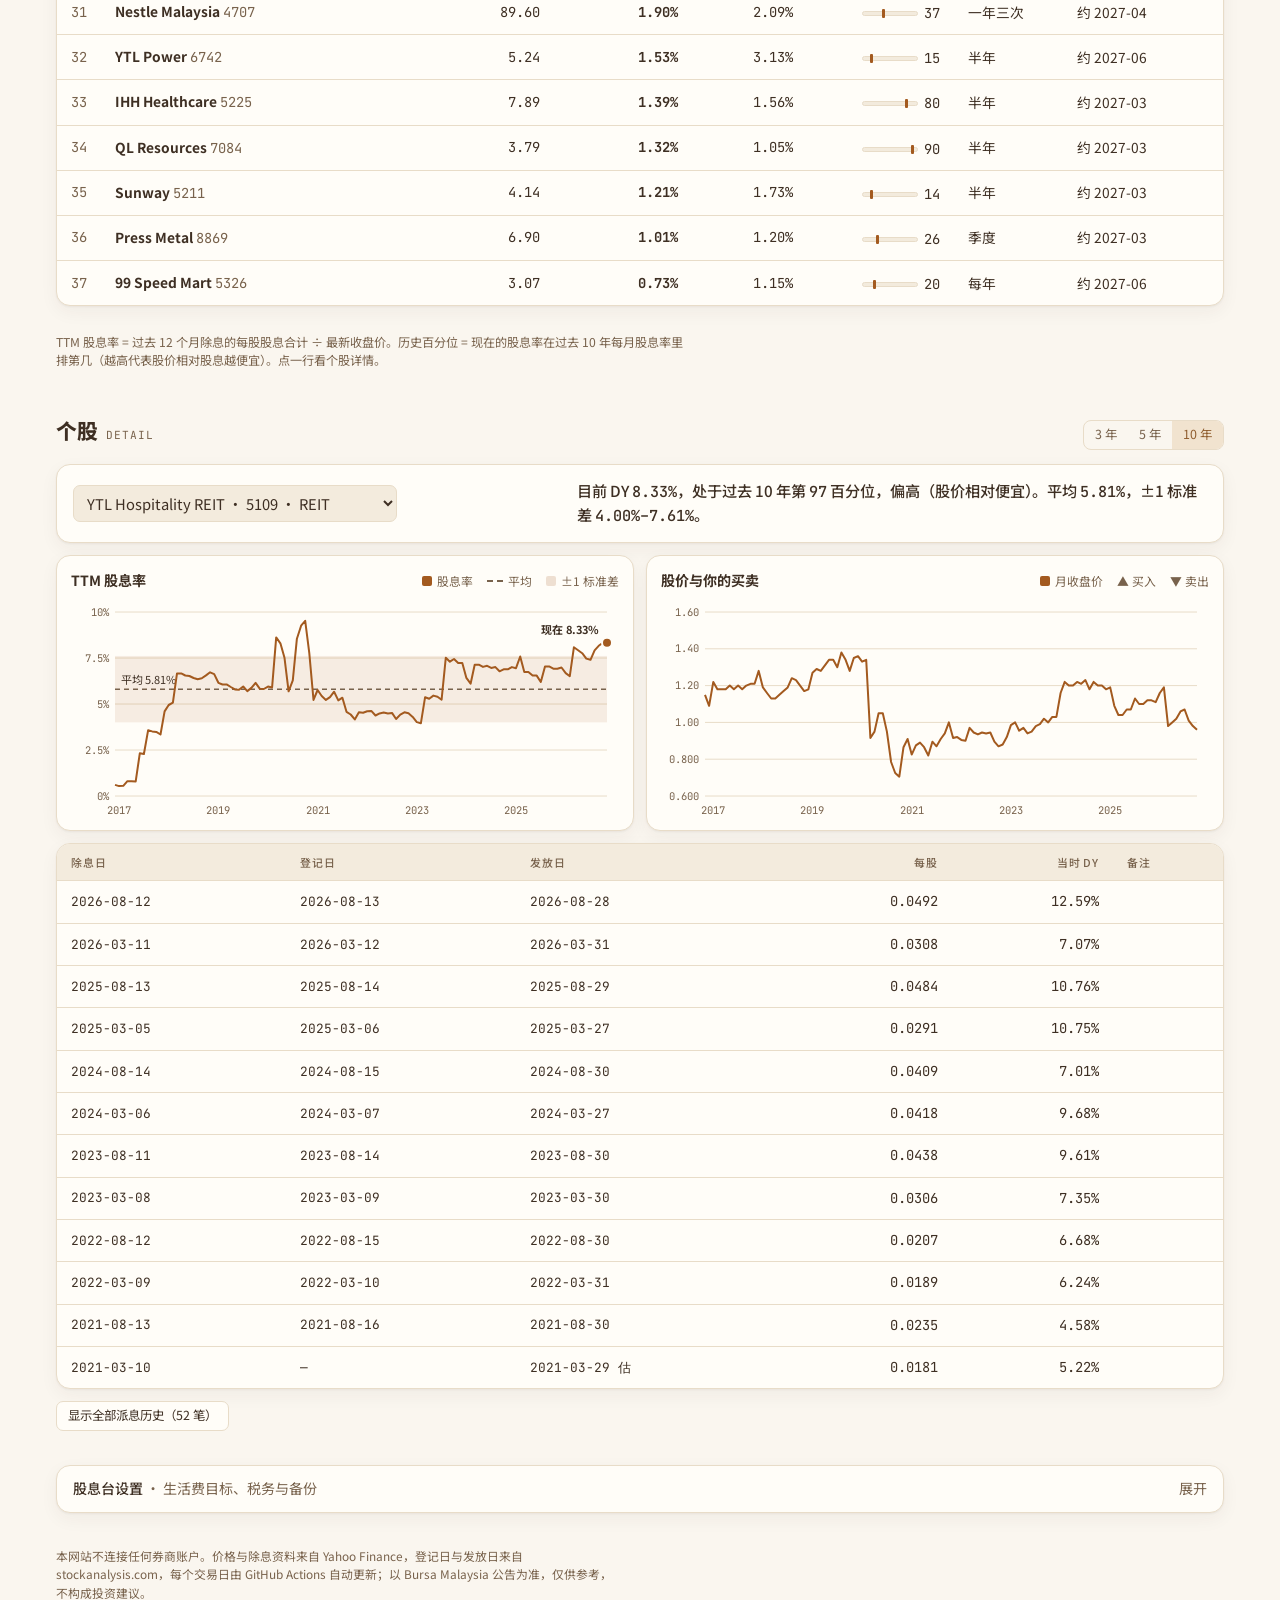
==== commit 8f4dbb53: "股息台：没有持股时可用示例数据预览（不保存） Co-Authored-By: Claude Opus 5.5 <noreply@anthropic.com> Claude-Session: https" ====
--- a/dividend.html
+++ b/dividend.html
@@ -31,6 +31,7 @@
 </div></div>
 
 <div class="wrap">
+  <div class="panel demo" id="demo-bar" hidden><span><b>正在看示例数据</b> · 这些不是你的持股，也不会保存。</span><button class="btn pri" type="button" data-demo="off">退出示例</button></div>
   <section id="overview" aria-labelledby="ov-h">
     <div class="sh"><h2 id="ov-h">股息总览<small>Dividend</small></h2><span class="meta">马股 · 金额一律 RM · 股息为税后现金</span></div>
     <div class="hero">
--- a/style.css
+++ b/style.css
@@ -293,3 +293,6 @@
 .dset label{display:flex;flex-direction:column;gap:4px;font-size:.72rem;color:var(--muted)}
 .dset input{background:var(--panel2);border:1px solid var(--line);border-radius:7px;padding:6px 9px;font-size:.86rem;min-width:0}
 .dset .ck{flex-direction:row;align-items:center;gap:8px;font-size:.82rem;color:var(--ink)}
+.demo{padding:10px 16px;display:flex;justify-content:space-between;align-items:center;gap:10px;flex-wrap:wrap;background:var(--amber-soft);border-color:color-mix(in srgb,var(--amber) 35%,var(--line));font-size:.86rem}
+.demo b{color:var(--amber)}
+.life .sub .btn{margin-left:4px;vertical-align:1px}
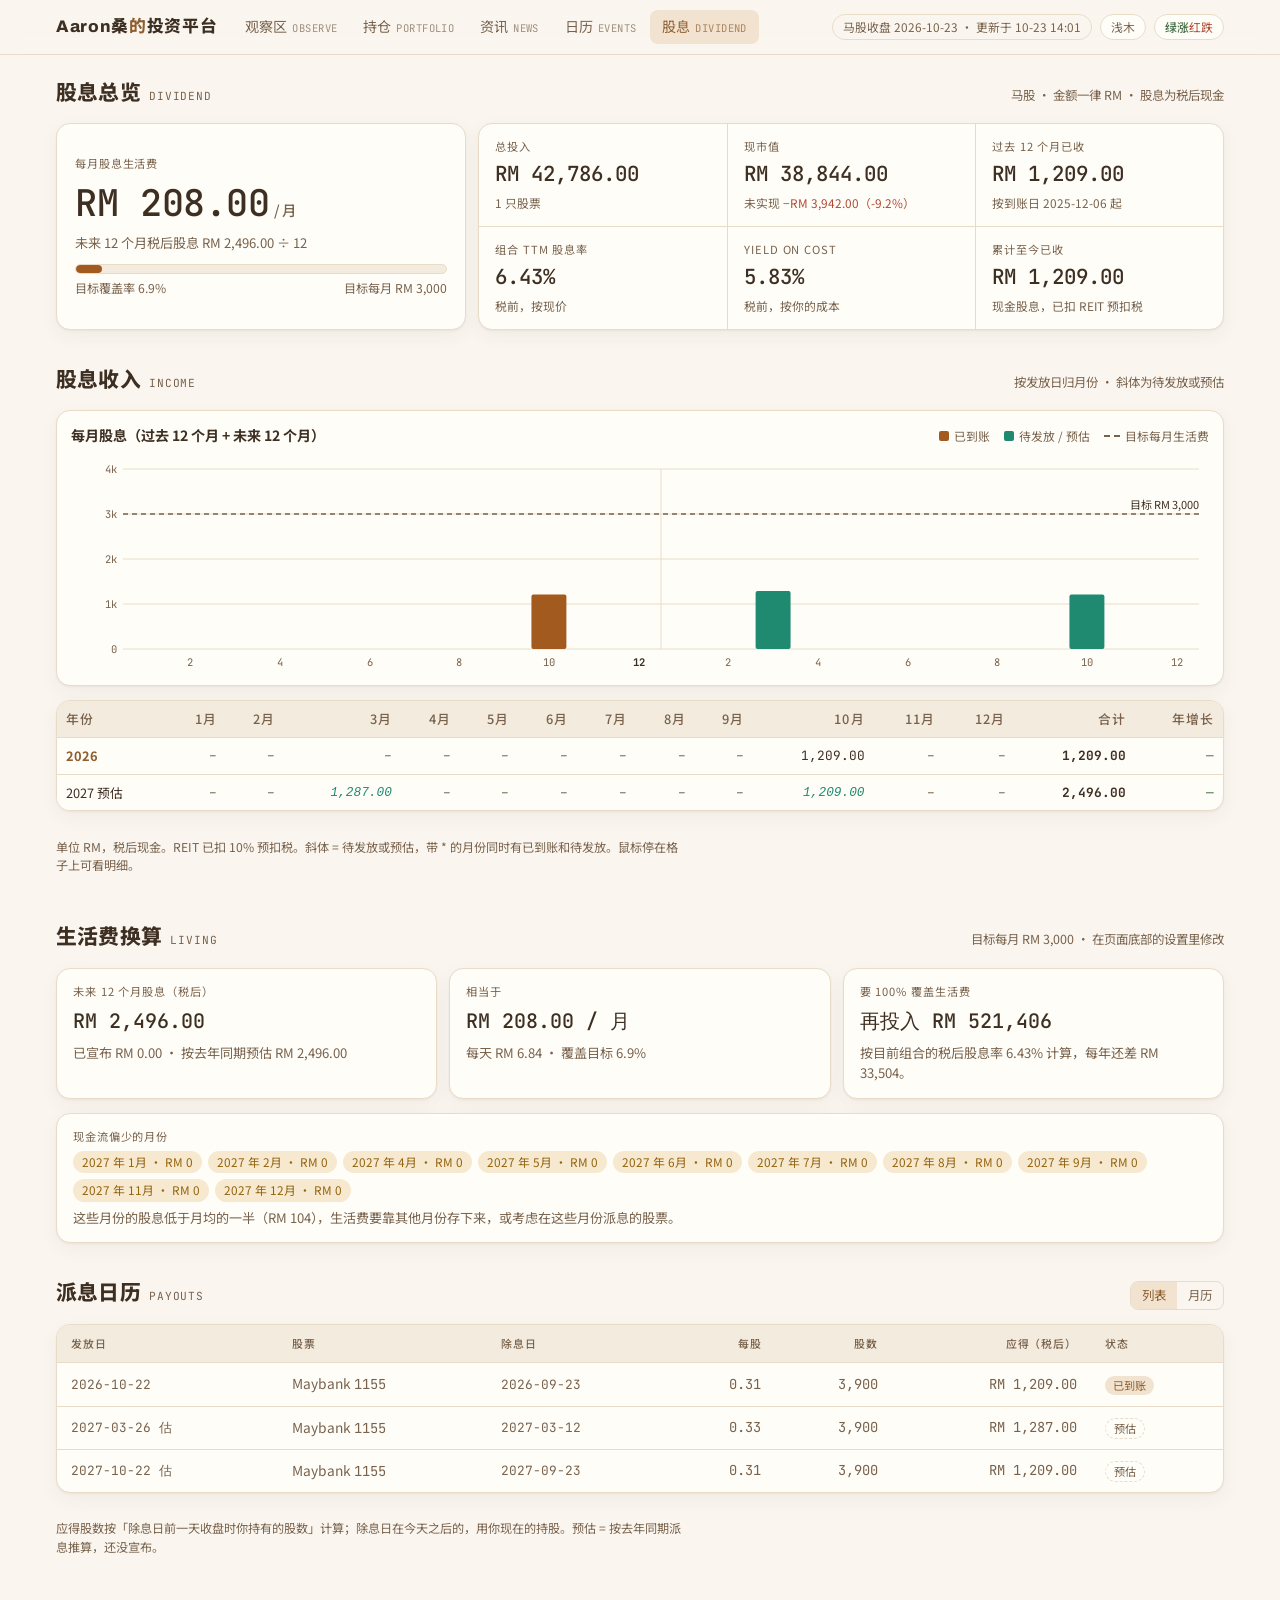
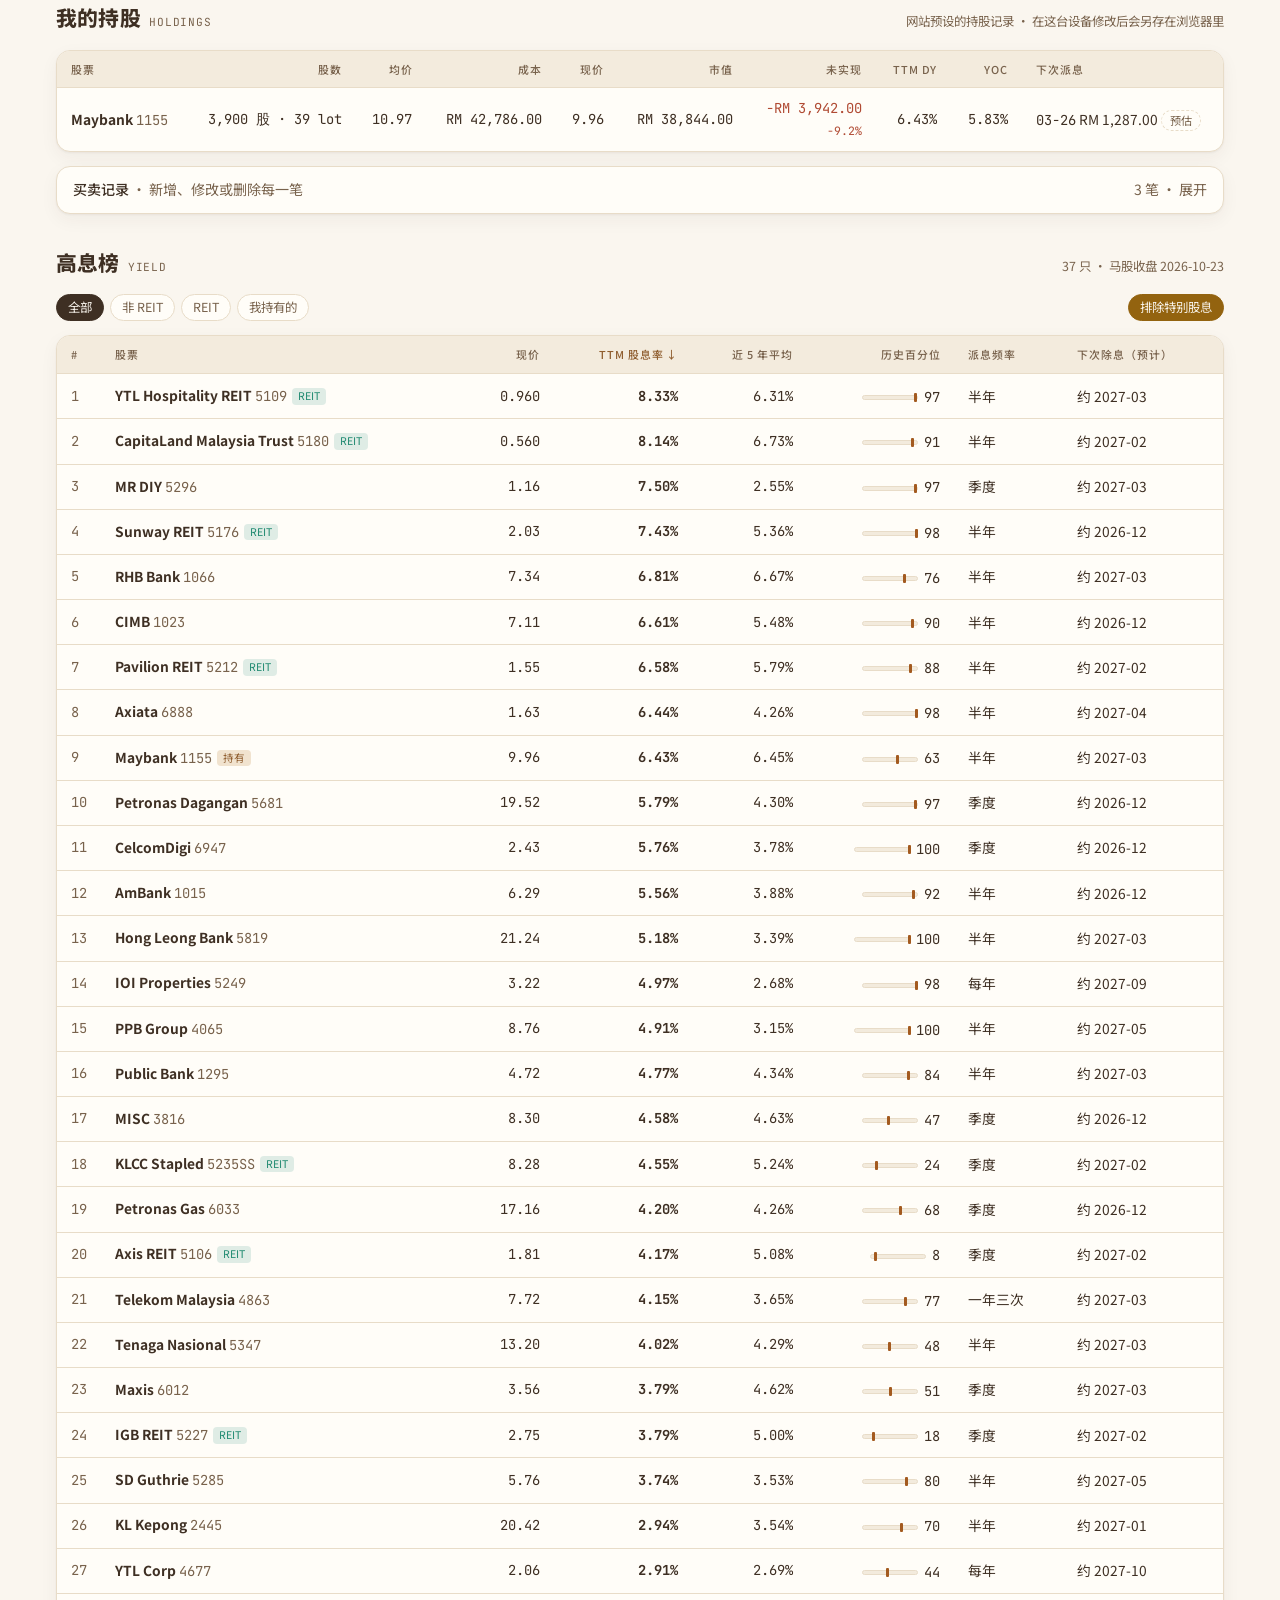
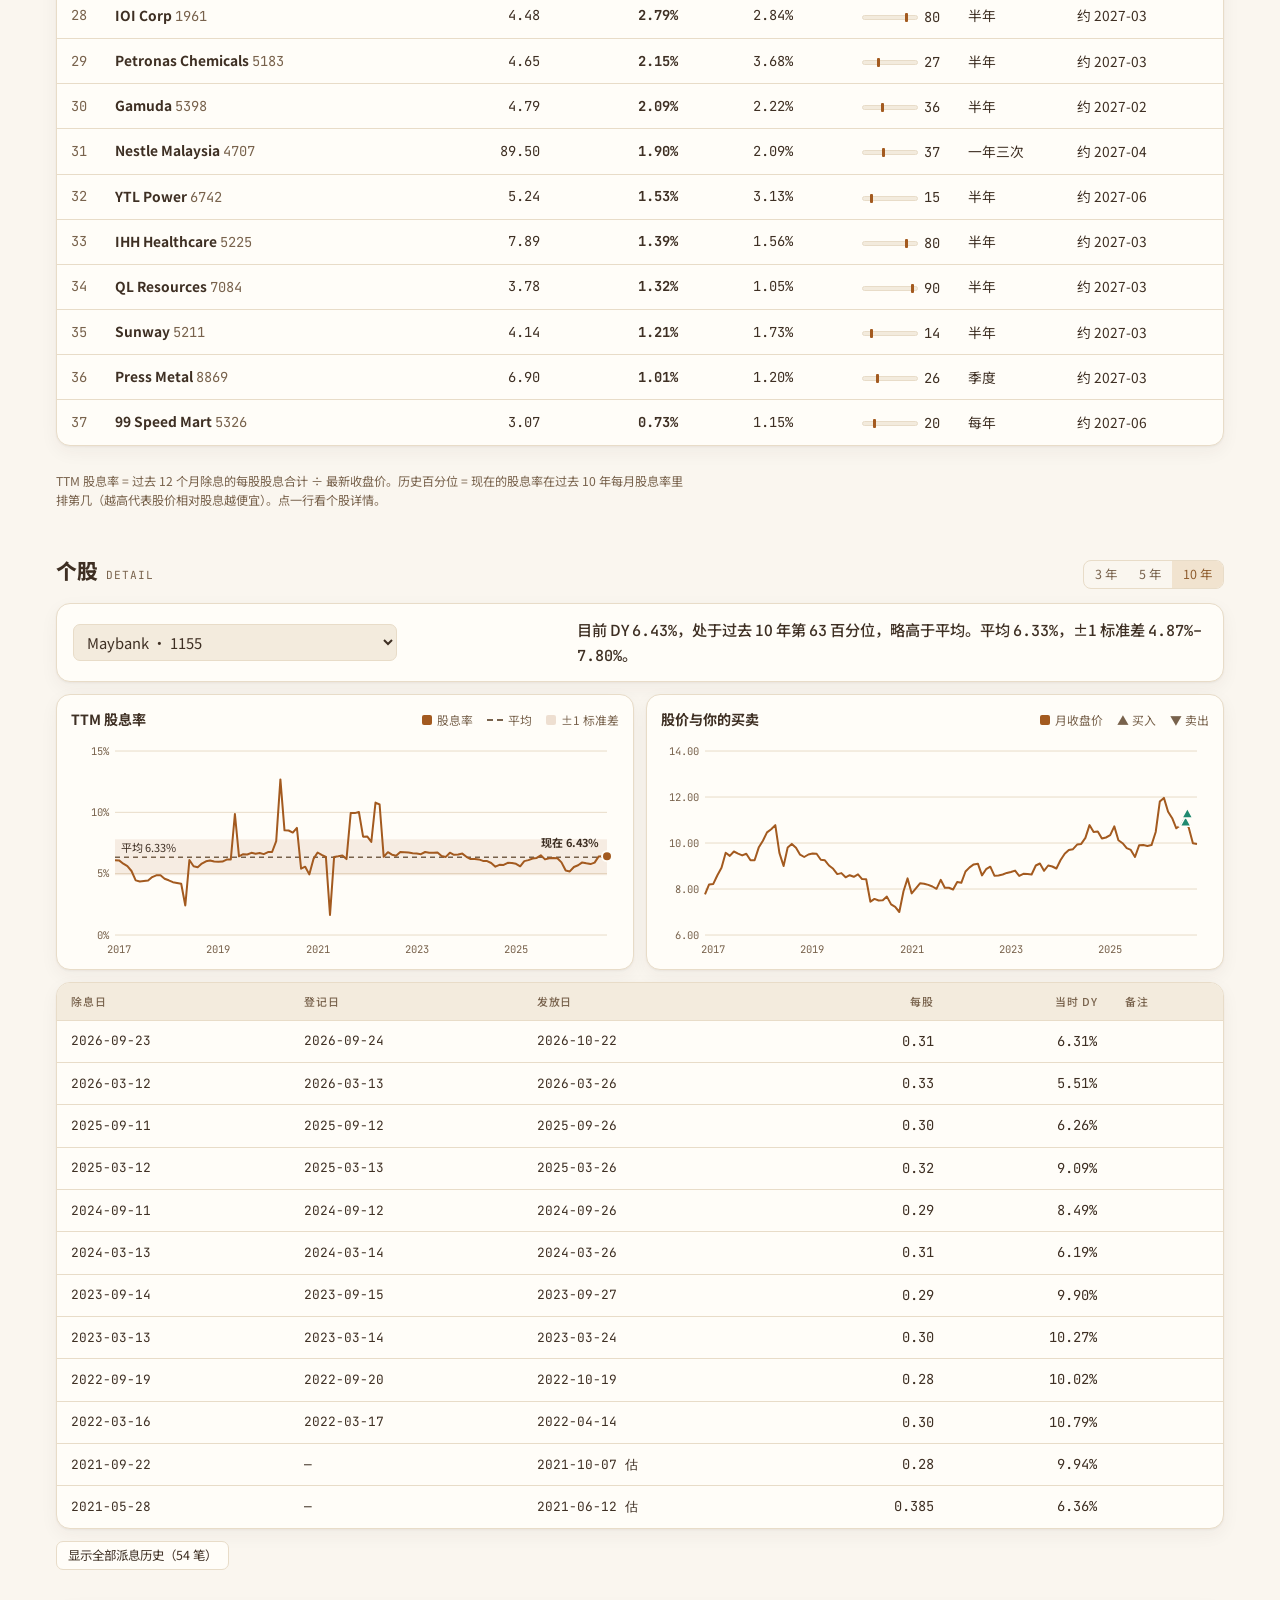
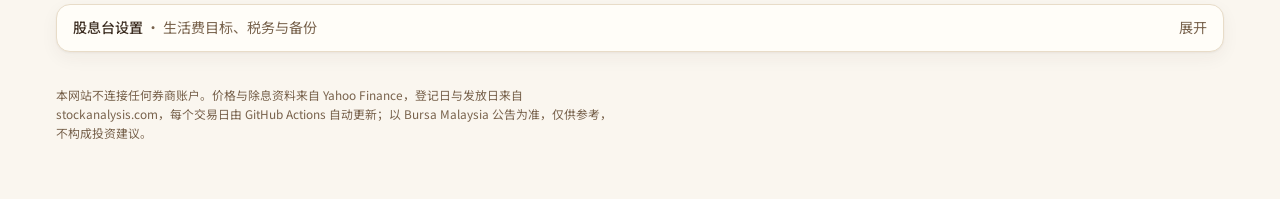
==== commit 03d6b9cf: "股息台：网站预设持股 portfolio.json（Maybank 3 笔）；修正 hidden 元素仍显示 Co-Authored-By: Claude Opus 5.5 <noreply@anth" ====
--- a/dividend.html
+++ b/dividend.html
@@ -17,10 +17,10 @@
 <div class="top"><div class="top-in">
   <div class="brand">Aaron桑<span>的</span>投资平台</div>
   <nav aria-label="页面">
-    <a href="index.html#observe">观察区<small>OBSERVE</small></a>
-    <a href="index.html#holdings">持仓<small>PORTFOLIO</small></a>
-    <a href="index.html#news">资讯<small>NEWS</small></a>
-    <a href="index.html#calendar">日历<small>EVENTS</small></a>
+    <a href="./#observe">观察区<small>OBSERVE</small></a>
+    <a href="./#holdings">持仓<small>PORTFOLIO</small></a>
+    <a href="./#news">资讯<small>NEWS</small></a>
+    <a href="./#calendar">日历<small>EVENTS</small></a>
     <a href="dividend.html" aria-current="page">股息<small>DIVIDEND</small></a>
   </nav>
   <div class="top-r">
@@ -82,7 +82,7 @@
   </section>
 
   <section id="mine" aria-labelledby="mi-h">
-    <div class="sh"><h2 id="mi-h">我的持股<small>Holdings</small></h2><span class="meta">只存在这台设备的浏览器里</span></div>
+    <div class="sh"><h2 id="mi-h">我的持股<small>Holdings</small></h2><span class="meta" id="mi-meta">只存在这台设备的浏览器里</span></div>
     <div class="panel tw"><table class="rank" style="min-width:900px"><thead><tr><th>股票</th><th style="text-align:right">股数</th><th style="text-align:right">均价</th><th style="text-align:right">成本</th><th style="text-align:right">现价</th><th style="text-align:right">市值</th><th style="text-align:right">未实现</th><th style="text-align:right">TTM DY</th><th style="text-align:right">YoC</th><th>下次派息</th></tr></thead><tbody id="pos"></tbody></table></div>
     <details class="panel mgr" id="tmgr">
       <summary><span><b>买卖记录</b> · 新增、修改或删除每一笔</span><span id="t-count">展开</span></summary>
--- a/style.css
+++ b/style.css
@@ -21,6 +21,7 @@
   --shadow:0 1px 2px rgba(0,0,0,.25); color-scheme:dark}
 :root[data-conv="red"]{--gain:var(--red); --loss:var(--green)}
 *{box-sizing:border-box}
+[hidden]{display:none!important}
 html{scroll-behavior:smooth;scroll-padding-top:72px}
 @media (prefers-reduced-motion:reduce){html{scroll-behavior:auto}}
 body{background:var(--bg);color:var(--ink);font-family:var(--f-body);font-size:14px;line-height:1.55;margin:0}
